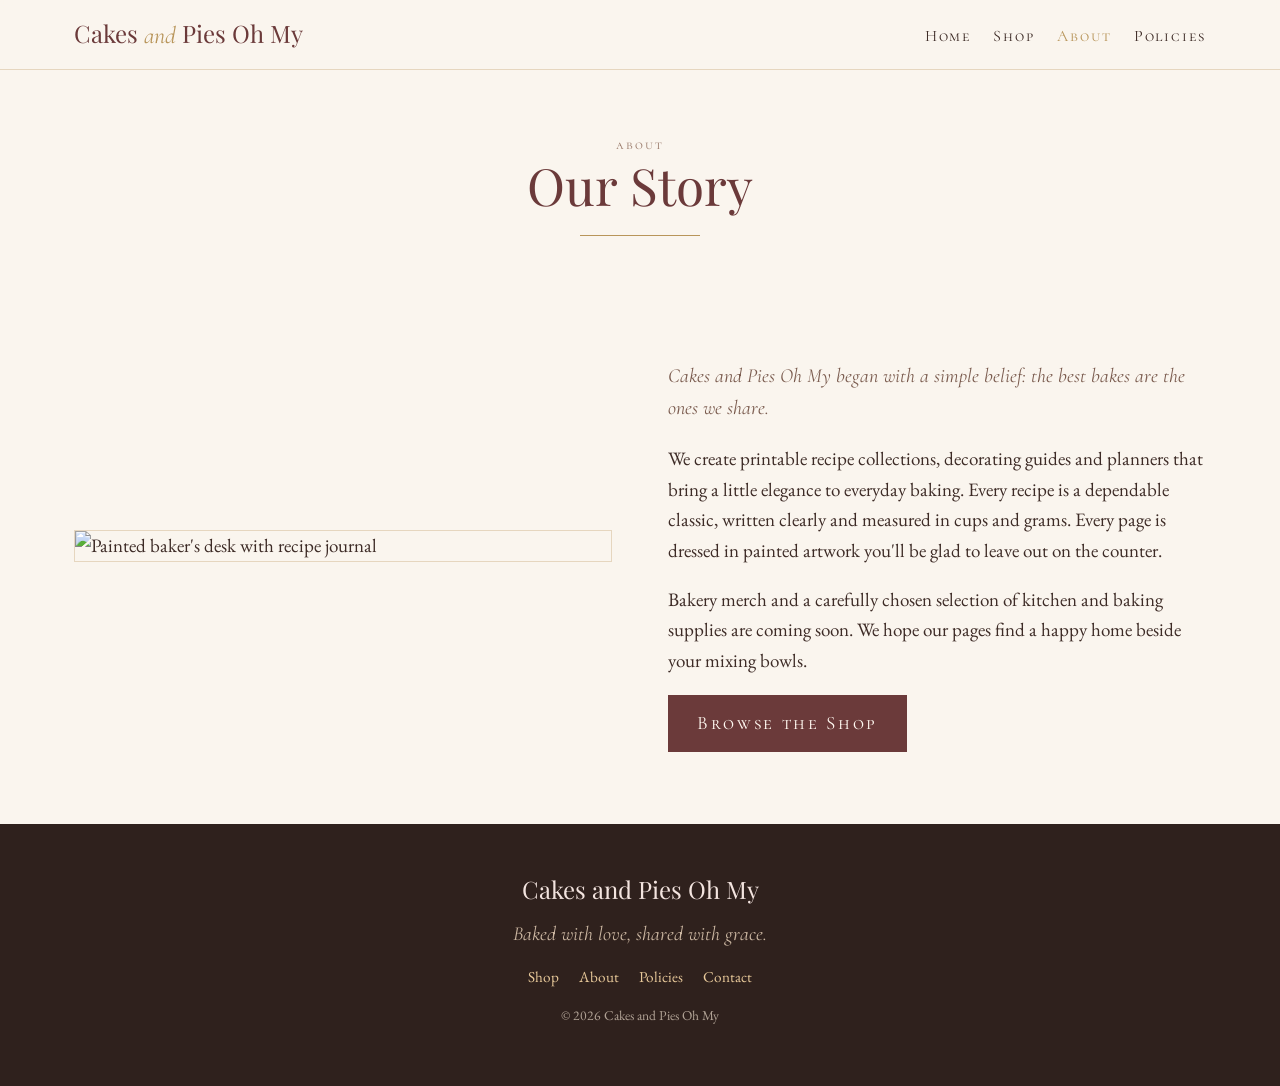
==== about.html @ 868a87a5 "Add files via upload" ====
<!doctype html><html lang="en"><head><meta charset="utf-8"><meta name="viewport" content="width=device-width,initial-scale=1">
<title>About · Cakes and Pies Oh My</title><meta name="description" content="Elegant printable recipe collections, cake decorating guides and baking planners from Cakes and Pies Oh My.">
<link rel="preconnect" href="https://fonts.googleapis.com"><link rel="preconnect" href="https://fonts.gstatic.com" crossorigin>
<link href="https://fonts.googleapis.com/css2?family=Cormorant+Garamond:ital,wght@0,400;0,600;1,400&family=Cormorant+SC:wght@500&family=EB+Garamond:wght@400;500&family=Playfair+Display&display=swap" rel="stylesheet">
<link rel="stylesheet" href="style.css"></head><body>
<header><div class="nav"><a class="brand" href="index.html">Cakes <em>and</em> Pies Oh My</a><ul><li><a href="index.html">Home</a></li><li><a href="shop.html">Shop</a></li><li><a href="about.html" class=on>About</a></li><li><a href="policies.html">Policies</a></li></ul></div></header><main><div class="pagehead"><div class="sc">About</div><h1>Our Story</h1><hr class="rule"></div>
<section class="split"><img src="img/planner.jpg" alt="Painted baker's desk with recipe journal"><div><p class="it">Cakes and Pies Oh My began with a simple belief: the best bakes are the ones we share.</p><p>We create printable recipe collections, decorating guides and planners that bring a little elegance to everyday baking. Every recipe is a dependable classic, written clearly and measured in cups and grams. Every page is dressed in painted artwork you'll be glad to leave out on the counter.</p><p>Bakery merch and a carefully chosen selection of kitchen and baking supplies are coming soon. We hope our pages find a happy home beside your mixing bowls.</p><a class="btn" href="shop.html">Browse the Shop</a></div></section></main><footer><span class="brand">Cakes and Pies Oh My</span><div class="it" style="color:#cdb8a3">Baked with love, shared with grace.</div><p><a href="shop.html">Shop</a><a href="about.html">About</a><a href="policies.html">Policies</a><a href="mailto:hello@example.com">Contact</a></p>
<!-- TODO: replace hello@example.com with the store email everywhere -->
<p style="font-size:.85rem;opacity:.7">© 2026 Cakes and Pies Oh My</p></footer></body></html>
---- style.css ----
:root{--rose:#6b3a3a;--gold:#b8955a;--cream:#faf5ee;--ink:#3d2b26;--sage:#8a9a7e;--blush:#f3e4df}
*{box-sizing:border-box}html{scroll-behavior:smooth}
body{margin:0;background:var(--cream);color:var(--ink);font-family:'EB Garamond',Georgia,serif;font-size:19px;line-height:1.6}
img{max-width:100%;display:block}
h1,h2,h3{font-family:'Playfair Display',Georgia,serif;font-weight:400;color:var(--rose);line-height:1.15;margin:0 0 .4em}
.sc{font-family:'Cormorant SC','Cormorant Garamond',serif;letter-spacing:.14em;color:#9a7b6b;font-size:.85rem;text-transform:lowercase}
.it{font-family:'Cormorant Garamond',serif;font-style:italic;font-size:1.25rem;color:#7a5b4e}
a{color:var(--rose)}
header{position:sticky;top:0;z-index:10;background:rgba(250,245,238,.95);backdrop-filter:blur(6px);border-bottom:1px solid #e6d6bf}
.nav{max-width:1180px;margin:auto;display:flex;align-items:center;justify-content:space-between;padding:14px 24px;gap:16px;flex-wrap:wrap}
.brand{font-family:'Playfair Display',serif;font-size:1.5rem;color:var(--rose);text-decoration:none;white-space:nowrap}
.brand em{font-family:'Cormorant Garamond',serif;color:var(--gold)}
.nav ul{list-style:none;margin:0;padding:0;display:flex;gap:22px;flex-wrap:wrap}
.nav ul a{text-decoration:none;font-family:'Cormorant SC',serif;letter-spacing:.12em;color:var(--ink);font-size:1rem}
.nav ul a:hover,.nav ul a.on{color:var(--gold)}
.hero{position:relative;min-height:min(78vh,720px);display:flex;align-items:flex-end;background:#2b1d18 url(img/hero.jpg) center/cover}
.hero:after{content:"";position:absolute;inset:0;background:linear-gradient(180deg,rgba(0,0,0,0) 35%,rgba(30,18,14,.55))}
.plate{position:relative;z-index:1;margin:0 auto 9vh;max-width:640px;width:calc(100% - 40px);background:rgba(250,245,238,.94);border:1px solid var(--gold);outline:1px solid var(--gold);outline-offset:-8px;padding:38px 36px;text-align:center}
.plate h1{font-size:clamp(2.1rem,5vw,3.4rem)}
.btn{display:inline-block;background:var(--rose);color:#fff8f0;text-decoration:none;font-family:'Cormorant SC',serif;letter-spacing:.14em;padding:12px 28px;border:1px solid var(--rose);transition:.2s}
.btn:hover{background:transparent;color:var(--rose)}
.btn.ghost{background:transparent;color:var(--rose)}
.btn.todo{position:relative}
.todo-tag{display:block;font-family:monospace;font-size:.68rem;letter-spacing:0;color:#a0522d;margin-top:6px}
section{max-width:1180px;margin:auto;padding:72px 24px}
.center{text-align:center}.lead{max-width:680px;margin:0 auto 34px}
.rule{width:120px;height:1px;background:var(--gold);margin:14px auto 22px;border:0}
.vig{max-width:560px;margin:0 auto 8px;mix-blend-mode:multiply}
.grid{display:grid;grid-template-columns:repeat(auto-fill,minmax(250px,1fr));gap:30px}
.card{background:#fffdf9;border:1px solid #e6d6bf;display:flex;flex-direction:column;transition:transform .25s,box-shadow .25s}
.card:hover{transform:translateY(-4px);box-shadow:0 14px 30px rgba(107,58,58,.12)}
.card img{aspect-ratio:3/4;object-fit:cover;width:100%}
.card.wide img{aspect-ratio:4/3}
.card .body{padding:22px 22px 26px;display:flex;flex-direction:column;flex:1}
.card h3{font-size:1.35rem}.card p{font-size:1rem;margin:.2em 0 1em;flex:1}
.price{font-family:'Playfair Display',serif;font-size:1.35rem;color:var(--gold);margin-bottom:12px}
.price s{color:#aa9a90;font-size:1rem;margin-left:6px}
.soon{position:relative}.soon .ribbon{position:absolute;top:16px;left:16px;background:rgba(250,245,238,.95);border:1px solid var(--gold);padding:4px 12px}
.split{display:grid;grid-template-columns:1fr 1fr;gap:56px;align-items:center}
.split img{border:1px solid #e6d6bf}
.band{background:var(--blush);max-width:none}.band>div{max-width:1180px;margin:auto;padding:0 24px}
.pagehead{padding:64px 24px 10px;text-align:center}
.pagehead h1{font-size:clamp(2.2rem,5vw,3.2rem)}
.prose{max-width:760px;margin:auto}.prose h2{font-size:1.6rem;margin-top:1.6em}
.prose .box{border:1px solid var(--gold);padding:18px 22px;background:#fffdf9}
footer{background:#2f211d;color:#e8d9c8;text-align:center;padding:46px 24px;font-size:.95rem}
footer a{color:#e8c99a;text-decoration:none;margin:0 10px}
footer .brand{color:#f3e4df;display:block;margin-bottom:10px}
@media(max-width:760px){body{font-size:17px}.split{grid-template-columns:1fr;gap:28px}.nav{justify-content:center}.nav ul{gap:14px;justify-content:center}section{padding:52px 18px}.hero{min-height:0;padding-top:46vw}.plate{margin-bottom:28px}.plate{padding:28px 22px}}
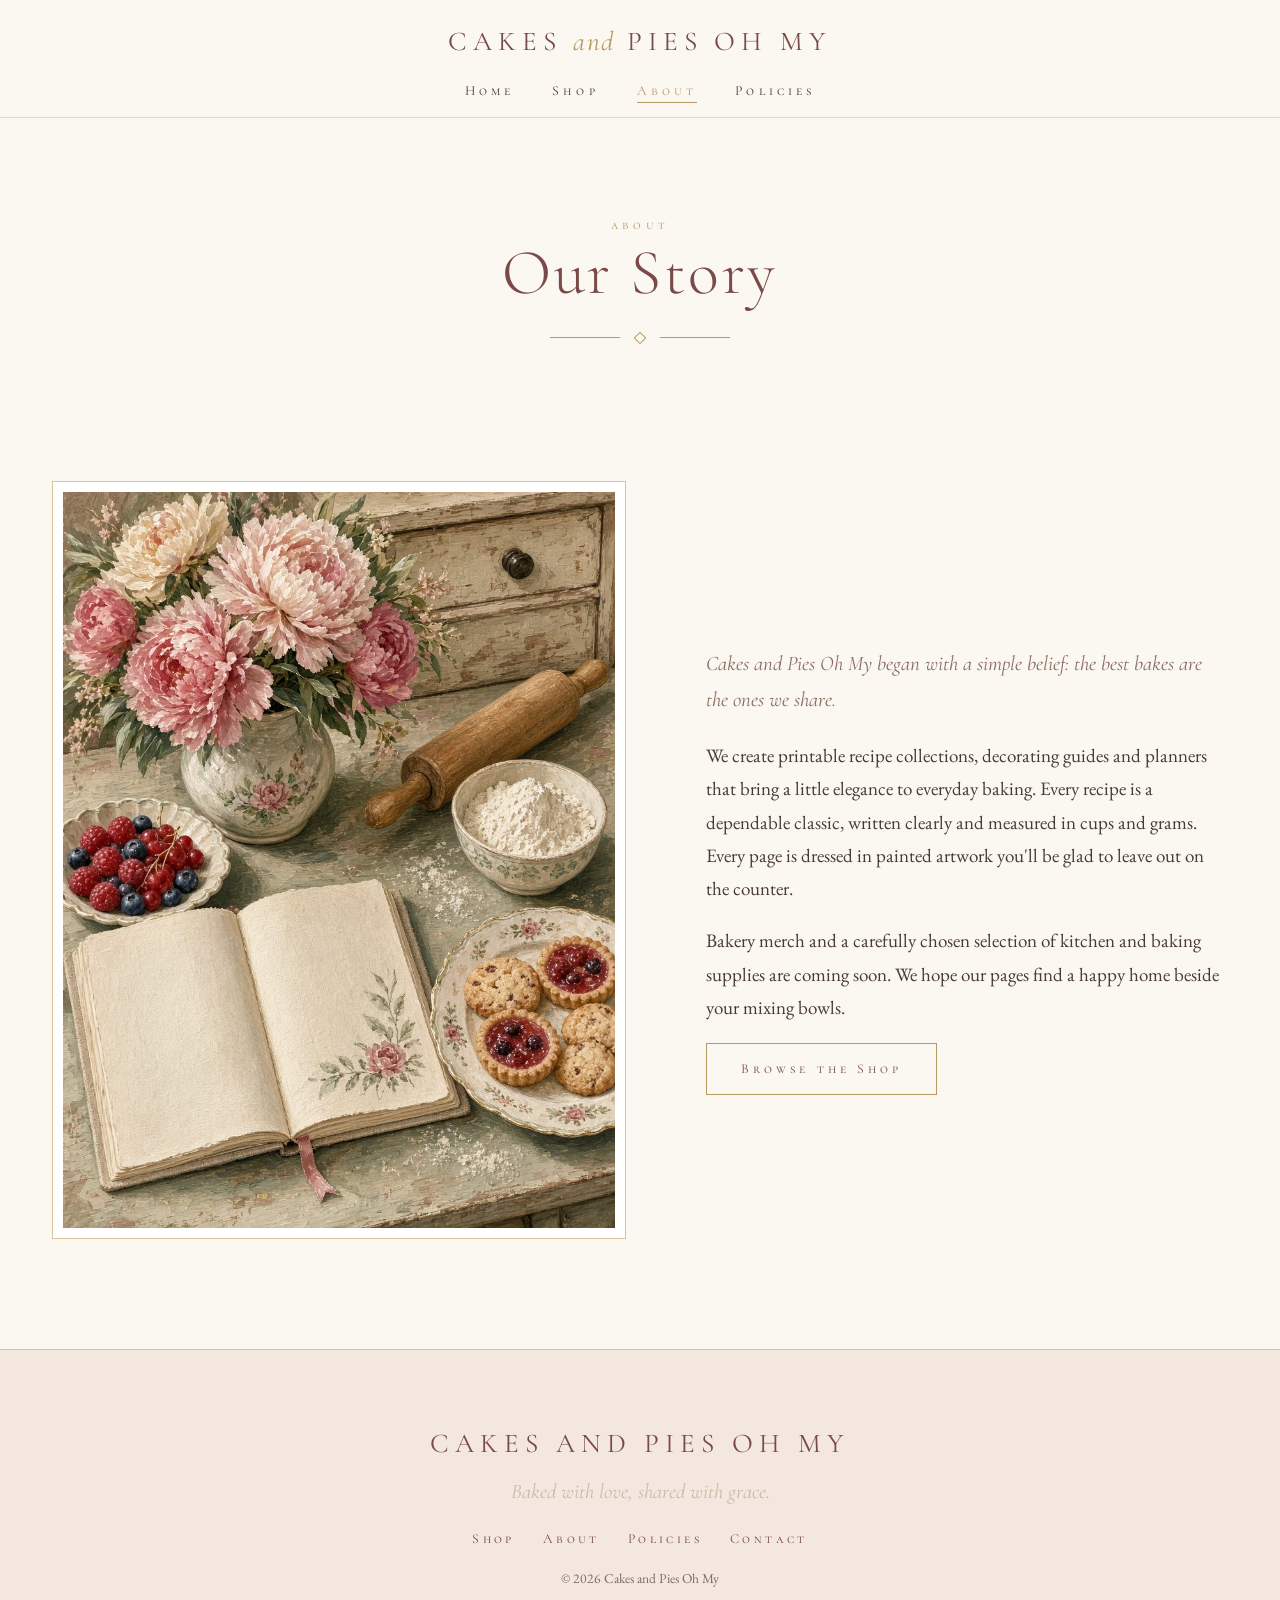
==== commit 019133b8: "Add share banners" ====
--- a/about.html
+++ b/about.html
@@ -1,5 +1,18 @@
 <!doctype html><html lang="en"><head><meta charset="utf-8"><meta name="viewport" content="width=device-width,initial-scale=1">
-<title>About · Cakes and Pies Oh My</title><meta name="description" content="Elegant printable recipe collections, cake decorating guides and baking planners from Cakes and Pies Oh My.">
+<title>About · Cakes and Pies Oh My</title>
+<!-- OG:BEGIN -->
+<meta name="description" content="Bakery printables, painted greeting cards, ruffle aprons and cozy kitchen goods from Cakes and Pies Oh My.">
+<meta property="og:type" content="website">
+<meta property="og:title" content="About · Cakes and Pies Oh My">
+<meta property="og:description" content="Bakery printables, painted greeting cards, ruffle aprons and cozy kitchen goods from Cakes and Pies Oh My.">
+<meta property="og:url" content="https://lulumoons.github.io/cakes-and-pies-oh-my/about.html">
+<meta property="og:image" content="https://lulumoons.github.io/cakes-and-pies-oh-my/img/og-banner.jpg">
+<meta property="og:image:width" content="1200"><meta property="og:image:height" content="630">
+<meta name="twitter:card" content="summary_large_image">
+<meta name="twitter:title" content="About · Cakes and Pies Oh My">
+<meta name="twitter:description" content="Bakery printables, painted greeting cards, ruffle aprons and cozy kitchen goods from Cakes and Pies Oh My.">
+<meta name="twitter:image" content="https://lulumoons.github.io/cakes-and-pies-oh-my/img/og-banner.jpg">
+<!-- OG:END -->
 <link rel="preconnect" href="https://fonts.googleapis.com"><link rel="preconnect" href="https://fonts.gstatic.com" crossorigin>
 <link href="https://fonts.googleapis.com/css2?family=Cormorant+Garamond:ital,wght@0,400;0,600;1,400&family=Cormorant+SC:wght@500&family=EB+Garamond:wght@400;500&family=Playfair+Display&display=swap" rel="stylesheet">
 <link rel="stylesheet" href="style.css"></head><body>
--- a/style.css
+++ b/style.css
@@ -1,49 +1,73 @@
-:root{--rose:#6b3a3a;--gold:#b8955a;--cream:#faf5ee;--ink:#3d2b26;--sage:#8a9a7e;--blush:#f3e4df}
+:root{--rose:#7a4a48;--gold:#b89a62;--gold-l:#d9c39a;--cream:#fbf7f1;--ink:#4a3a35;--blush:#f6ebe6}
 *{box-sizing:border-box}html{scroll-behavior:smooth}
-body{margin:0;background:var(--cream);color:var(--ink);font-family:'EB Garamond',Georgia,serif;font-size:19px;line-height:1.6}
+body{margin:0;background:var(--cream);color:var(--ink);font-family:'EB Garamond',Georgia,serif;font-size:19px;line-height:1.75;font-weight:400}
 img{max-width:100%;display:block}
-h1,h2,h3{font-family:'Playfair Display',Georgia,serif;font-weight:400;color:var(--rose);line-height:1.15;margin:0 0 .4em}
-.sc{font-family:'Cormorant SC','Cormorant Garamond',serif;letter-spacing:.14em;color:#9a7b6b;font-size:.85rem;text-transform:lowercase}
-.it{font-family:'Cormorant Garamond',serif;font-style:italic;font-size:1.25rem;color:#7a5b4e}
+h1,h2,h3{font-family:'Cormorant Garamond','Playfair Display',serif;font-weight:400;color:var(--rose);line-height:1.12;margin:0 0 .35em;letter-spacing:.02em}
+h2{font-size:clamp(2rem,3.6vw,2.8rem)}
+.sc{font-family:'Cormorant SC',serif;letter-spacing:.32em;color:var(--gold);font-size:.82rem;text-transform:lowercase}
+.it{font-family:'Cormorant Garamond',serif;font-style:italic;font-size:1.3rem;color:#8a6b60;font-weight:400}
 a{color:var(--rose)}
-header{position:sticky;top:0;z-index:10;background:rgba(250,245,238,.95);backdrop-filter:blur(6px);border-bottom:1px solid #e6d6bf}
-.nav{max-width:1180px;margin:auto;display:flex;align-items:center;justify-content:space-between;padding:14px 24px;gap:16px;flex-wrap:wrap}
-.brand{font-family:'Playfair Display',serif;font-size:1.5rem;color:var(--rose);text-decoration:none;white-space:nowrap}
-.brand em{font-family:'Cormorant Garamond',serif;color:var(--gold)}
-.nav ul{list-style:none;margin:0;padding:0;display:flex;gap:22px;flex-wrap:wrap}
-.nav ul a{text-decoration:none;font-family:'Cormorant SC',serif;letter-spacing:.12em;color:var(--ink);font-size:1rem}
-.nav ul a:hover,.nav ul a.on{color:var(--gold)}
-.hero{position:relative;min-height:min(78vh,720px);display:flex;align-items:flex-end;background:#2b1d18 url(img/hero.jpg) center/cover}
-.hero:after{content:"";position:absolute;inset:0;background:linear-gradient(180deg,rgba(0,0,0,0) 35%,rgba(30,18,14,.55))}
-.plate{position:relative;z-index:1;margin:0 auto 9vh;max-width:640px;width:calc(100% - 40px);background:rgba(250,245,238,.94);border:1px solid var(--gold);outline:1px solid var(--gold);outline-offset:-8px;padding:38px 36px;text-align:center}
-.plate h1{font-size:clamp(2.1rem,5vw,3.4rem)}
-.btn{display:inline-block;background:var(--rose);color:#fff8f0;text-decoration:none;font-family:'Cormorant SC',serif;letter-spacing:.14em;padding:12px 28px;border:1px solid var(--rose);transition:.2s}
-.btn:hover{background:transparent;color:var(--rose)}
-.btn.ghost{background:transparent;color:var(--rose)}
-.btn.todo{position:relative}
-.todo-tag{display:block;font-family:monospace;font-size:.68rem;letter-spacing:0;color:#a0522d;margin-top:6px}
-section{max-width:1180px;margin:auto;padding:72px 24px}
-.center{text-align:center}.lead{max-width:680px;margin:0 auto 34px}
-.rule{width:120px;height:1px;background:var(--gold);margin:14px auto 22px;border:0}
-.vig{max-width:560px;margin:0 auto 8px;mix-blend-mode:multiply}
-.grid{display:grid;grid-template-columns:repeat(auto-fill,minmax(250px,1fr));gap:30px}
-.card{background:#fffdf9;border:1px solid #e6d6bf;display:flex;flex-direction:column;transition:transform .25s,box-shadow .25s}
-.card:hover{transform:translateY(-4px);box-shadow:0 14px 30px rgba(107,58,58,.12)}
-.card img{aspect-ratio:3/4;object-fit:cover;width:100%}
+header{position:sticky;top:0;z-index:10;background:rgba(251,247,241,.96);backdrop-filter:blur(8px);border-bottom:1px solid rgba(184,154,98,.35)}
+.nav{max-width:1240px;margin:auto;display:flex;flex-direction:column;align-items:center;padding:18px 24px 12px;gap:6px}
+.brand{font-family:'Cormorant Garamond',serif;font-size:1.7rem;letter-spacing:.22em;text-transform:uppercase;color:var(--rose);text-decoration:none;white-space:nowrap;font-weight:400}
+.brand em{font-style:italic;text-transform:lowercase;letter-spacing:.05em;color:var(--gold)}
+.nav ul{list-style:none;margin:0;padding:0;display:flex;gap:38px;flex-wrap:wrap;justify-content:center}
+.nav ul a{text-decoration:none;font-family:'Cormorant SC',serif;letter-spacing:.3em;color:var(--ink);font-size:.86rem;padding-bottom:3px;border-bottom:1px solid transparent}
+.nav ul a:hover,.nav ul a.on{color:var(--gold);border-bottom-color:var(--gold)}
+.hero{position:relative;min-height:min(86vh,820px);display:flex;align-items:center;justify-content:center;background:#3a2a22 url(img/hero.jpg) center 40%/cover}
+.hero:after{content:"";position:absolute;inset:0;background:radial-gradient(ellipse at center,rgba(251,247,241,.0) 0%,rgba(40,25,20,.15) 55%,rgba(30,18,14,.5) 100%),linear-gradient(180deg,rgba(30,18,14,.1),rgba(30,18,14,.35))}
+.plate{position:relative;z-index:1;text-align:center;max-width:720px;padding:50px 56px;background:rgba(251,247,241,.82);backdrop-filter:blur(2px);margin:0 20px}
+.plate:before,.plate:after{content:"";position:absolute;inset:10px;border:1px solid var(--gold-l);pointer-events:none}
+.plate:after{inset:14px;border-color:rgba(184,154,98,.35)}
+.plate h1{font-size:clamp(2.6rem,6vw,4.6rem);letter-spacing:.06em;font-weight:300}
+.btn{display:inline-block;background:transparent;color:var(--rose);text-decoration:none;font-family:'Cormorant SC',serif;letter-spacing:.3em;font-size:.85rem;padding:13px 34px;border:1px solid var(--gold);transition:.35s}
+.btn:hover{background:var(--rose);border-color:var(--rose);color:var(--cream)}
+.btn.ghost{border-color:var(--gold-l)}
+.todo-tag{display:block;font-family:monospace;font-size:.66rem;letter-spacing:0;color:#b0603a;margin-top:8px}
+section{max-width:1240px;margin:auto;padding:110px 32px}
+.center{text-align:center}.lead{max-width:640px;margin:0 auto 60px}
+.rule{border:0;height:14px;width:180px;margin:18px auto 26px;background:linear-gradient(var(--gold),var(--gold)) left center/70px 1px no-repeat,linear-gradient(var(--gold),var(--gold)) right center/70px 1px no-repeat;position:relative}
+.rule:after{content:"";position:absolute;left:50%;top:50%;width:7px;height:7px;border:1px solid var(--gold);transform:translate(-50%,-50%) rotate(45deg)}
+.vig{max-width:460px;margin:0 auto 4px;mix-blend-mode:multiply;opacity:.9}
+.grid{display:grid;grid-template-columns:repeat(auto-fit,minmax(220px,262px));justify-content:center;gap:64px 44px}
+.card{display:flex;flex-direction:column;text-align:center;background:none;border:0}
+.card img{aspect-ratio:3/4;object-fit:cover;width:100%;padding:8px;border:1px solid var(--gold-l);background:#fff;transition:transform .6s ease}
+.card:hover img{transform:scale(1.015)}
 .card.wide img{aspect-ratio:4/3}
-.card .body{padding:22px 22px 26px;display:flex;flex-direction:column;flex:1}
-.card h3{font-size:1.35rem}.card p{font-size:1rem;margin:.2em 0 1em;flex:1}
-.price{font-family:'Playfair Display',serif;font-size:1.35rem;color:var(--gold);margin-bottom:12px}
-.price s{color:#aa9a90;font-size:1rem;margin-left:6px}
-.soon{position:relative}.soon .ribbon{position:absolute;top:16px;left:16px;background:rgba(250,245,238,.95);border:1px solid var(--gold);padding:4px 12px}
-.split{display:grid;grid-template-columns:1fr 1fr;gap:56px;align-items:center}
-.split img{border:1px solid #e6d6bf}
-.band{background:var(--blush);max-width:none}.band>div{max-width:1180px;margin:auto;padding:0 24px}
-.pagehead{padding:64px 24px 10px;text-align:center}
-.pagehead h1{font-size:clamp(2.2rem,5vw,3.2rem)}
-.prose{max-width:760px;margin:auto}.prose h2{font-size:1.6rem;margin-top:1.6em}
-.prose .box{border:1px solid var(--gold);padding:18px 22px;background:#fffdf9}
-footer{background:#2f211d;color:#e8d9c8;text-align:center;padding:46px 24px;font-size:.95rem}
-footer a{color:#e8c99a;text-decoration:none;margin:0 10px}
-footer .brand{color:#f3e4df;display:block;margin-bottom:10px}
-@media(max-width:760px){body{font-size:17px}.split{grid-template-columns:1fr;gap:28px}.nav{justify-content:center}.nav ul{gap:14px;justify-content:center}section{padding:52px 18px}.hero{min-height:0;padding-top:46vw}.plate{margin-bottom:28px}.plate{padding:28px 22px}}
+.card .body{padding:26px 6px 0;display:flex;flex-direction:column;flex:1;align-items:center}
+.card h3{font-size:1.6rem}.card p{font-size:1rem;margin:.2em 0 1em;flex:1;color:#6a5750;max-width:34ch}
+.price{font-family:'Cormorant Garamond',serif;font-size:1.45rem;color:var(--gold);margin-bottom:16px;letter-spacing:.06em}
+.price s{color:#b5a59a;font-size:1rem;margin-left:8px}
+.soon{position:relative}.soon .ribbon{position:absolute;top:22px;left:50%;transform:translateX(-50%);background:rgba(251,247,241,.92);border:1px solid var(--gold-l);padding:3px 16px;white-space:nowrap}
+.soon img{filter:saturate(.85)}
+.split{display:grid;grid-template-columns:1.1fr 1fr;gap:80px;align-items:center}
+.split img{padding:10px;border:1px solid var(--gold-l);background:#fff}
+.band{background:var(--blush);max-width:none}.band>div{max-width:1240px;margin:auto;padding:0 32px}
+section.band{padding-left:0;padding-right:0}
+#printables>h2,#merch h2,#supplies>h2,#candy h2{text-align:center}
+#printables>p,#merch p:first-of-type,#supplies>p,#candy p:first-of-type{text-align:center;font-style:italic;font-family:'Cormorant Garamond',serif;font-size:1.2rem;color:#8a6b60;margin-bottom:56px}
+.pagehead{padding:96px 24px 0;text-align:center}
+.pagehead h1{font-size:clamp(2.6rem,5vw,4rem);font-weight:300;letter-spacing:.04em}
+.prose{max-width:720px;margin:auto}.prose h2{font-size:1.9rem;margin-top:1.8em}
+.prose .box{border-top:1px solid var(--gold-l);border-bottom:1px solid var(--gold-l);padding:22px 4px;text-align:center}
+footer{background:#f3e7df;color:var(--ink);text-align:center;padding:70px 24px 50px;font-size:.95rem;border-top:1px solid var(--gold-l)}
+footer a{color:var(--rose);text-decoration:none;margin:0 14px;font-family:'Cormorant SC',serif;letter-spacing:.25em;font-size:.85rem}
+footer .brand{display:block;margin-bottom:6px}
+@media(max-width:760px){body{font-size:17px}.split{grid-template-columns:1fr;gap:36px}.nav ul{gap:18px}.brand{font-size:1.25rem;letter-spacing:.14em}section{padding:70px 22px}.band>div{padding:0 22px}.hero{min-height:560px}.plate{padding:36px 26px}.grid{gap:56px}}
+@media(max-width:760px){.grid{grid-template-columns:minmax(0,340px)}.hero{align-items:flex-end;padding-bottom:30px}.plate{background:rgba(251,247,241,.88)}}
+@media(min-width:1000px){#printables .grid{grid-template-columns:repeat(4,minmax(0,250px));gap:56px 36px}}
+/* Hero: text directly on painting, no panel */
+.hero:after{background:radial-gradient(ellipse 60% 55% at 50% 52%,rgba(25,14,10,.55) 0%,rgba(25,14,10,.28) 55%,rgba(25,14,10,.12) 100%),linear-gradient(180deg,rgba(25,14,10,.15),rgba(25,14,10,.35))}
+.hero .plate{background:none;backdrop-filter:none;border:0;padding:20px}
+.hero .plate:before,.hero .plate:after{display:none}
+.hero .plate h1{color:#fbf3e6;text-shadow:0 2px 18px rgba(0,0,0,.55),0 1px 2px rgba(0,0,0,.4)}
+.hero .plate .sc{color:#e8d3a6;text-shadow:0 1px 6px rgba(0,0,0,.6)}
+.hero .plate .it{color:#f3e6d3;text-shadow:0 1px 10px rgba(0,0,0,.65)}
+.hero .rule{background:linear-gradient(#e2c995,#e2c995) left center/70px 1px no-repeat,linear-gradient(#e2c995,#e2c995) right center/70px 1px no-repeat}
+.hero .rule:after{border-color:#e2c995}
+.hero .btn{color:#fbf3e6;border-color:#e2c995;text-shadow:0 1px 4px rgba(0,0,0,.5);background:rgba(25,14,10,.15)}
+.hero .btn:hover{background:#fbf3e6;color:var(--rose);text-shadow:none}
+@media(max-width:760px){.hero{align-items:center;padding-bottom:0}.hero .plate{background:none}}
+.hero .plate{max-width:980px}
+@media(min-width:761px){.hero .plate h1{white-space:nowrap}}
+@media(max-width:760px){.hero .plate .sc{letter-spacing:.18em;font-size:.72rem}}
